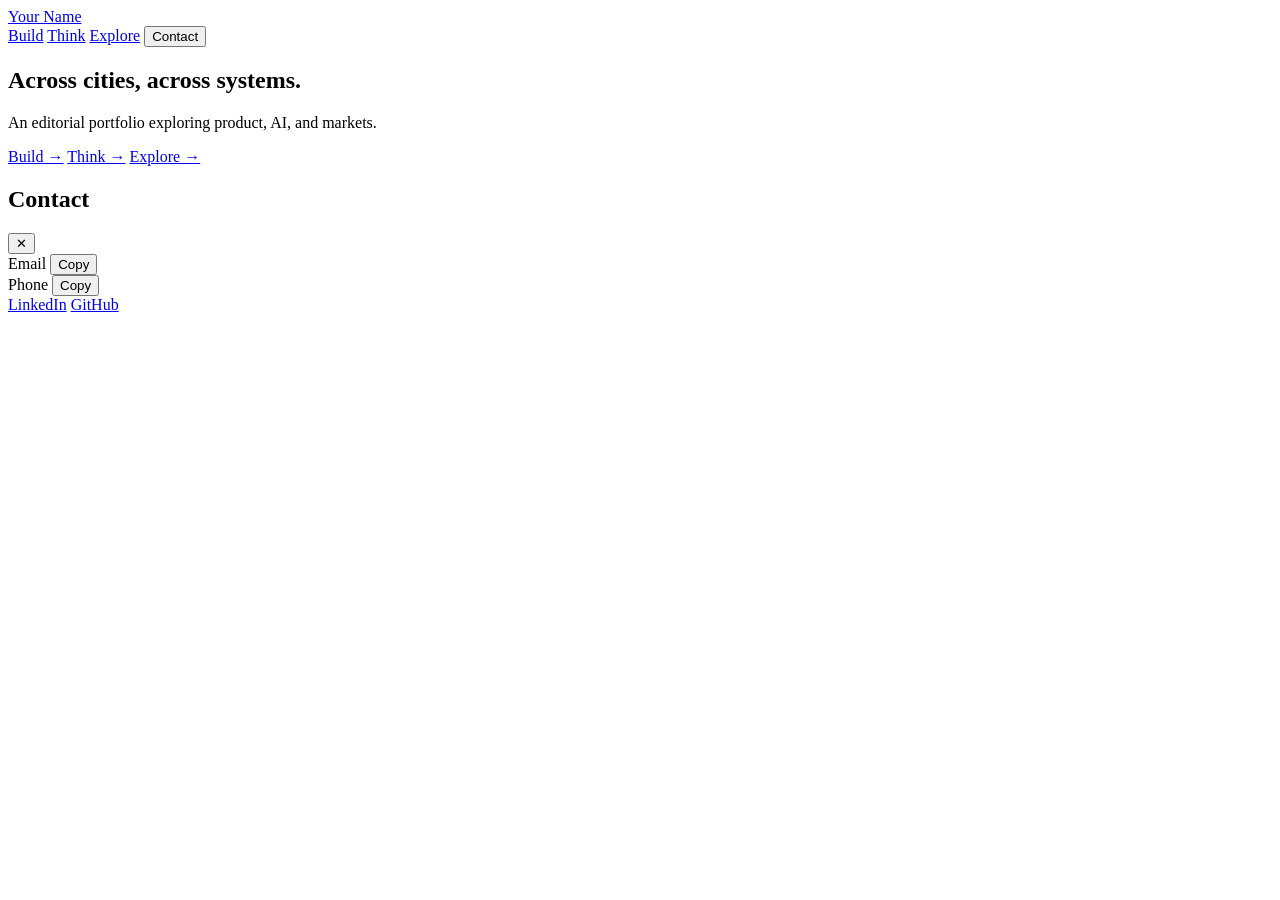
==== index.html @ 380fc6ea "Create index.html" ====
<!doctype html>
<html lang="en">
<head>
  <meta charset="utf-8" />
  <meta name="viewport" content="width=device-width, initial-scale=1" />
  <title>Your Name — Editorial Portfolio</title>
  <link rel="stylesheet" href="css/style.css" />
</head>
<body>
  <header class="nav">
    <a class="brand" href="index.html">Your Name</a>
    <nav class="links">
      <a href="build.html">Build</a>
      <a href="think.html">Think</a>
      <a href="explore.html">Explore</a>
      <button id="contactBtn" class="contact">Contact</button>
    </nav>
  </header>

  <main class="container">
    <section class="hero">
      <h1>Across cities, across systems.</h1>
      <p class="sub">An editorial portfolio exploring product, AI, and markets.</p>

      <div class="entry">
        <a class="tile" href="build.html">Build →</a>
        <a class="tile" href="think.html">Think →</a>
        <a class="tile" href="explore.html">Explore →</a>
      </div>
    </section>
  </main>

  <!-- Contact Modal -->
  <div id="modal" class="modal hidden" role="dialog" aria-modal="true">
    <div class="modal-card">
      <div class="modal-head">
        <h2>Contact</h2>
        <button id="closeBtn" class="close">✕</button>
      </div>
      <div class="modal-body">
        <div class="row">
          <span>Email</span>
          <button class="copy" data-copy="your@email.com">Copy</button>
        </div>
        <div class="row">
          <span>Phone</span>
          <button class="copy" data-copy="+1-xxx-xxx-xxxx">Copy</button>
        </div>
      </div>
      <div class="modal-foot">
        <a href="#" class="link">LinkedIn</a>
        <a href="#" class="link">GitHub</a>
      </div>
    </div>
  </div>

  <script src="js/main.js"></script>
</body>
</html>
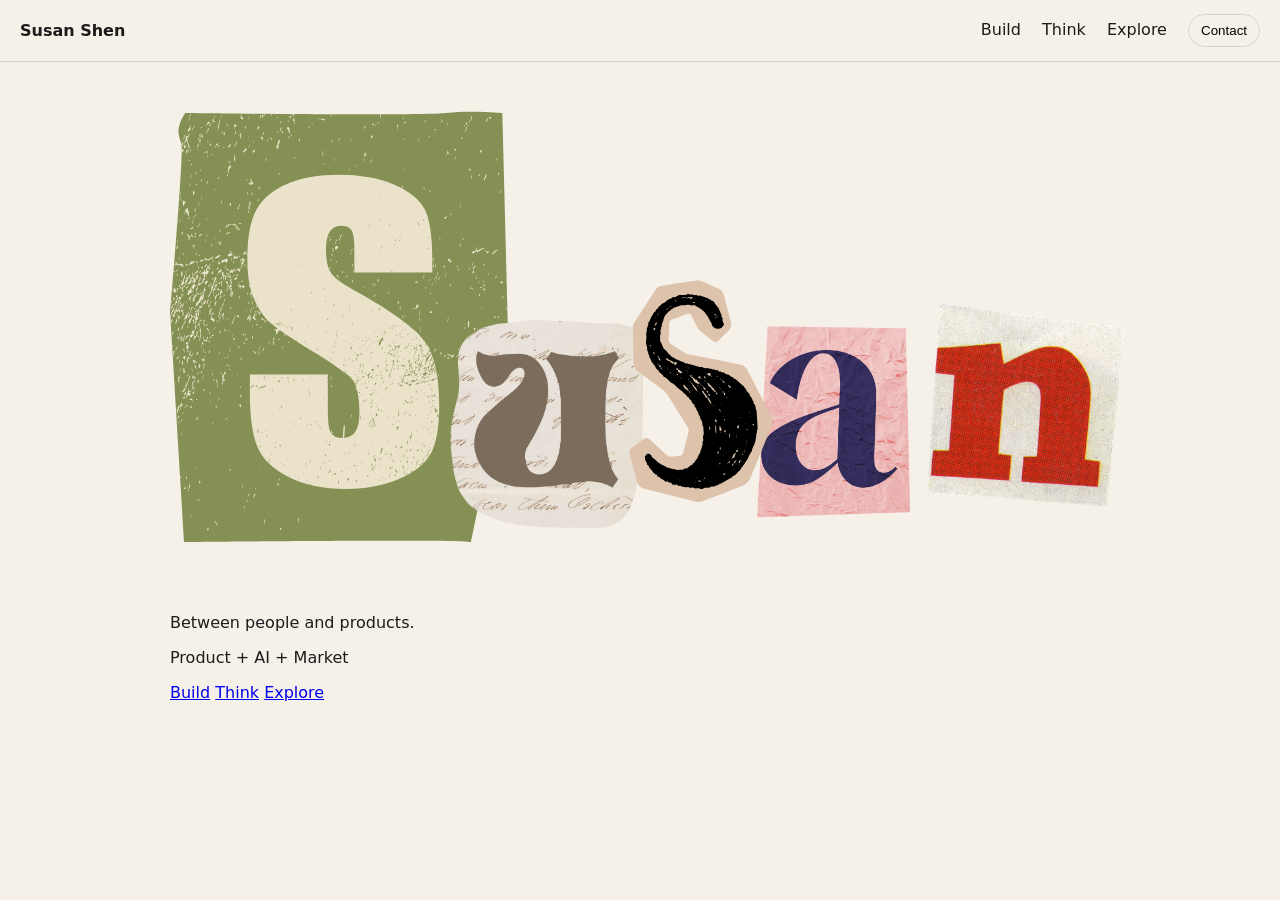
==== commit 02d4cb17: "Update index.html" ====
--- a/index.html
+++ b/index.html
@@ -3,12 +3,14 @@
 <head>
   <meta charset="utf-8" />
   <meta name="viewport" content="width=device-width, initial-scale=1" />
-  <title>Your Name — Editorial Portfolio</title>
+  <title>Susan Shen — Editorial Portfolio</title>
   <link rel="stylesheet" href="css/style.css" />
 </head>
-<body>
+
+<body class="page-home">
   <header class="nav">
-    <a class="brand" href="index.html">Your Name</a>
+    <a class="brand" href="index.html">Susan Shen</a>
+
     <nav class="links">
       <a href="build.html">Build</a>
       <a href="think.html">Think</a>
@@ -17,39 +19,51 @@
     </nav>
   </header>
 
-  <main class="container">
-    <section class="hero">
-      <h1>Across cities, across systems.</h1>
-      <p class="sub">An editorial portfolio exploring product, AI, and markets.</p>
+  <main class="container home">
+    <section class="home-grid">
+      <!-- Left: name collage + copy -->
+      <div class="home-left">
+        <img
+          class="name-art"
+          src="assets/images/susan-collage.png"
+          alt="Susan collage name"
+        />
 
-      <div class="entry">
-        <a class="tile" href="build.html">Build →</a>
-        <a class="tile" href="think.html">Think →</a>
-        <a class="tile" href="explore.html">Explore →</a>
+        <p class="home-tagline">Between people and products.</p>
+        <p class="home-focus">Product + AI + Market</p>
+      </div>
+
+      <!-- Right: big buttons -->
+      <div class="home-right">
+        <a class="home-cta" href="build.html">Build</a>
+        <a class="home-cta" href="think.html">Think</a>
+        <a class="home-cta" href="explore.html">Explore</a>
       </div>
     </section>
   </main>
 
-  <!-- Contact Modal -->
+  <!-- Contact Modal (keep) -->
   <div id="modal" class="modal hidden" role="dialog" aria-modal="true">
     <div class="modal-card">
       <div class="modal-head">
         <h2>Contact</h2>
-        <button id="closeBtn" class="close">✕</button>
+        <button id="closeBtn" class="close" aria-label="Close">✕</button>
       </div>
+
       <div class="modal-body">
         <div class="row">
           <span>Email</span>
-          <button class="copy" data-copy="your@email.com">Copy</button>
+          <button class="copy" data-copy="chengyus0321@gmail.com">Copy</button>
         </div>
         <div class="row">
           <span>Phone</span>
-          <button class="copy" data-copy="+1-xxx-xxx-xxxx">Copy</button>
+          <button class="copy" data-copy="+1-949-591-2385">Copy</button>
         </div>
       </div>
+
       <div class="modal-foot">
-        <a href="#" class="link">LinkedIn</a>
-        <a href="#" class="link">GitHub</a>
+        <a class="link" href="#" target="_blank" rel="noreferrer">LinkedIn</a>
+        <a class="link" href="#" target="_blank" rel="noreferrer">GitHub</a>
       </div>
     </div>
   </div>
--- a/css/style.css
+++ b/css/style.css
@@ -0,0 +1,54 @@
+:root{
+  --bg:#f6f1e8;
+  --text:#1b1b1b;
+  --muted:#6b6b6b;
+  --card:#fbf7f0;
+  --line:rgba(0,0,0,.12);
+}
+
+*{box-sizing:border-box}
+body{
+  margin:0;
+  font-family: ui-sans-serif, system-ui, -apple-system, Segoe UI, Roboto, Arial;
+  background: var(--bg);
+  color: var(--text);
+}
+.container{max-width:980px;margin:0 auto;padding:48px 20px}
+.nav{
+  position:sticky;top:0;
+  display:flex;justify-content:space-between;align-items:center;
+  padding:14px 20px;border-bottom:1px solid var(--line);
+  background:rgba(246,241,232,.85);backdrop-filter: blur(8px);
+}
+.brand{font-weight:600;text-decoration:none;color:var(--text)}
+.links a,.links button{margin-left:16px}
+.links a{text-decoration:none;color:var(--text)}
+.links a.active{text-decoration:underline}
+.contact{
+  border:1px solid var(--line);background:transparent;
+  padding:8px 12px;border-radius:999px;cursor:pointer;
+}
+.hero h1{font-size:42px;line-height:1.05;margin:40px 0 10px}
+.sub{color:var(--muted);max-width:60ch}
+
+.entry{display:flex;gap:12px;margin-top:18px;flex-wrap:wrap}
+.tile{
+  display:inline-block;padding:14px 16px;border:1px solid var(--line);
+  border-radius:14px;background:var(--card);text-decoration:none;color:var(--text);
+}
+
+.modal.hidden{display:none}
+.modal{
+  position:fixed;inset:0;background:rgba(0,0,0,.25);
+  display:flex;align-items:center;justify-content:center;padding:20px;
+}
+.modal-card{
+  width:min(520px, 100%);background:var(--card);
+  border:1px solid var(--line);border-radius:16px;padding:16px;
+}
+.modal-head{display:flex;justify-content:space-between;align-items:center}
+.close{border:none;background:transparent;font-size:18px;cursor:pointer}
+.row{display:flex;justify-content:space-between;align-items:center;padding:10px 0;border-bottom:1px solid var(--line)}
+.copy{border:1px solid var(--line);background:transparent;padding:8px 10px;border-radius:10px;cursor:pointer}
+.modal-foot{display:flex;gap:12px;padding-top:12px}
+.link{text-decoration:none;color:var(--text);border-bottom:1px solid var(--line)}
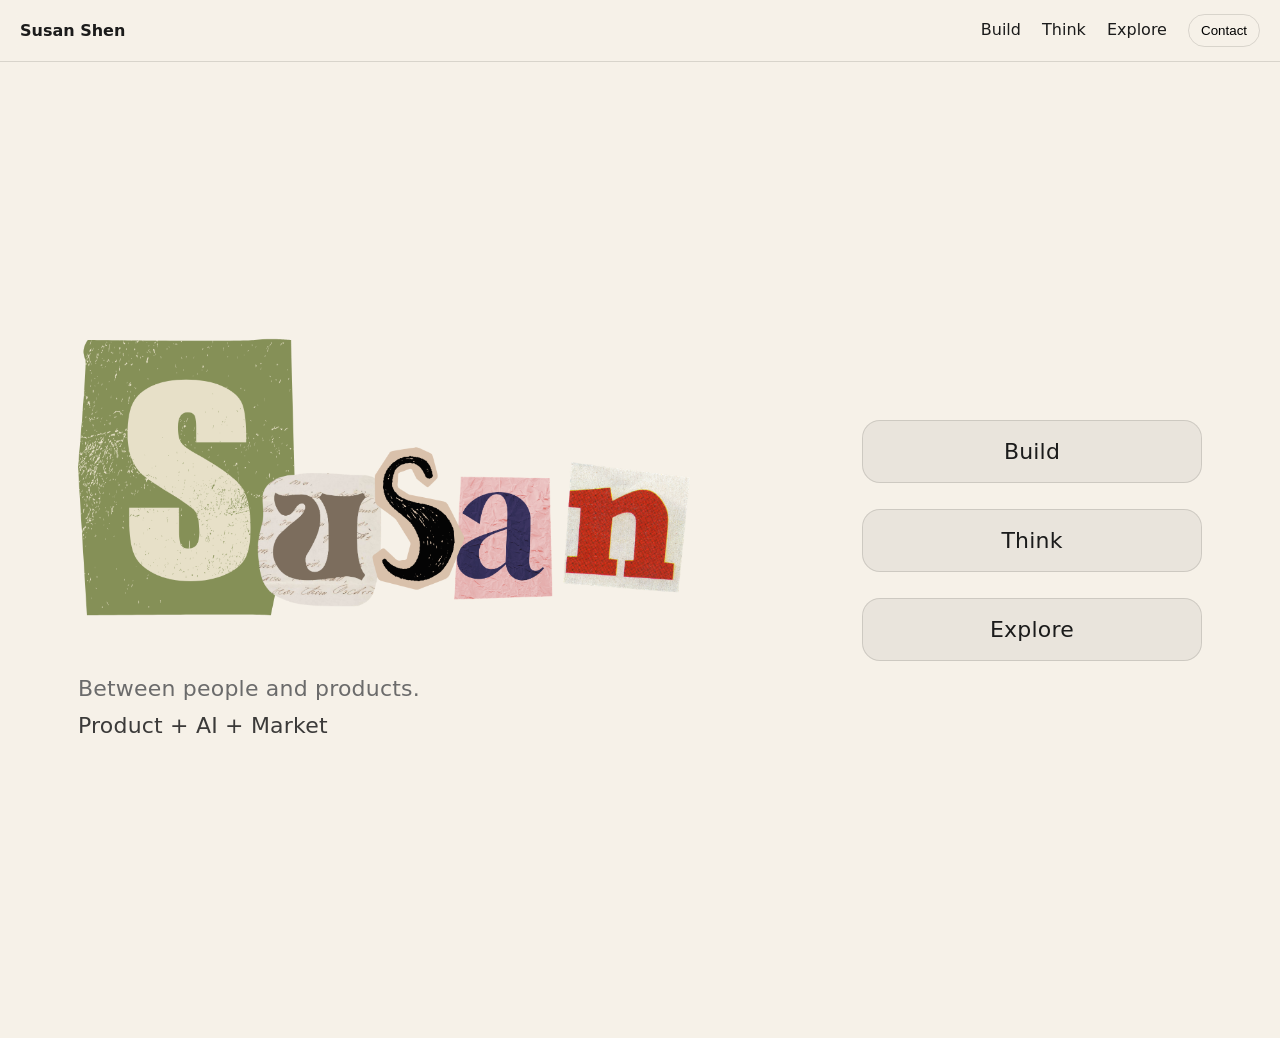
==== commit 4a0dbd69: "Update index.html" ====
--- a/index.html
+++ b/index.html
@@ -21,25 +21,19 @@
 
   <main class="container home">
     <section class="home-grid">
-      <!-- Left: name collage + copy -->
-      <div class="home-left">
-        <img
-          class="name-art"
-          src="assets/images/susan-collage.png"
-          alt="Susan collage name"
-        />
+  <div class="home-left">
+    <img class="name-art" src="assets/images/susan-collage.png" alt="Susan collage name" />
 
-        <p class="home-tagline">Between people and products.</p>
-        <p class="home-focus">Product + AI + Market</p>
-      </div>
+    <p class="home-tagline">Between people and products.</p>
+    <p class="home-focus">Product + AI + Market</p>
+  </div>
 
-      <!-- Right: big buttons -->
-      <div class="home-right">
-        <a class="home-cta" href="build.html">Build</a>
-        <a class="home-cta" href="think.html">Think</a>
-        <a class="home-cta" href="explore.html">Explore</a>
-      </div>
-    </section>
+  <div class="home-right">
+    <a class="home-cta" href="build.html">Build</a>
+    <a class="home-cta" href="think.html">Think</a>
+    <a class="home-cta" href="explore.html">Explore</a>
+  </div>
+</section>
   </main>
 
   <!-- Contact Modal (keep) -->
--- a/css/style.css
+++ b/css/style.css
@@ -52,3 +52,102 @@
 .copy{border:1px solid var(--line);background:transparent;padding:8px 10px;border-radius:10px;cursor:pointer}
 .modal-foot{display:flex;gap:12px;padding-top:12px}
 .link{text-decoration:none;color:var(--text);border-bottom:1px solid var(--line)}
+
+/* ---------- Home layout ---------- */
+.page-home .container.home{
+  max-width: 1180px;
+  padding: 70px 28px 90px;
+}
+
+/* 两列布局：左内容 + 右按钮 */
+.home-grid{
+  display: grid;
+  grid-template-columns: 1.25fr 0.75fr;
+  gap: 60px;
+  align-items: center;
+  min-height: calc(100vh - 84px); /* 扣掉顶部导航高度，确保首屏舒服 */
+}
+
+/* 左侧：拼贴与文案 */
+.home-left{
+  display: flex;
+  flex-direction: column;
+  align-items: flex-start;
+}
+
+.name-art{
+  width: min(680px, 92%);
+  height: auto;
+  display: block;
+  margin: 0 0 18px 0;
+
+  /* 让拼贴更“融入纸面”，减贴纸感（可删） */
+  filter: contrast(0.97) saturate(0.96);
+}
+
+.home-tagline{
+  margin: 8px 0 6px;
+  color: var(--muted);
+  font-size: 22px;
+  line-height: 1.4;
+  letter-spacing: 0.2px;
+}
+
+.home-focus{
+  margin: 0;
+  color: var(--text);
+  font-size: 22px;
+  line-height: 1.4;
+  letter-spacing: 0.2px;
+  opacity: 0.85;
+}
+
+/* 右侧：大按钮 */
+.home-right{
+  display: flex;
+  flex-direction: column;
+  gap: 26px;
+  align-items: flex-end;
+}
+
+.home-cta{
+  width: min(340px, 86%);
+  text-align: center;
+  padding: 18px 18px;
+  border-radius: 18px;
+  border: 1px solid var(--line);
+  background: rgba(0,0,0,0.05);
+  text-decoration: none;
+  color: var(--text);
+  font-size: 22px;
+  letter-spacing: 0.2px;
+  transition: transform 120ms ease, background 120ms ease;
+}
+
+.home-cta:hover{
+  transform: translateY(-2px);
+  background: rgba(0,0,0,0.075);
+}
+
+/* 响应式：手机变成上下布局 */
+@media (max-width: 900px){
+  .home-grid{
+    grid-template-columns: 1fr;
+    gap: 36px;
+    align-items: start;
+    min-height: unset;
+  }
+
+  .home-right{
+    align-items: flex-start;
+  }
+
+  .home-cta{
+    width: 100%;
+  }
+
+  .home-tagline,
+  .home-focus{
+    font-size: 18px;
+  }
+}
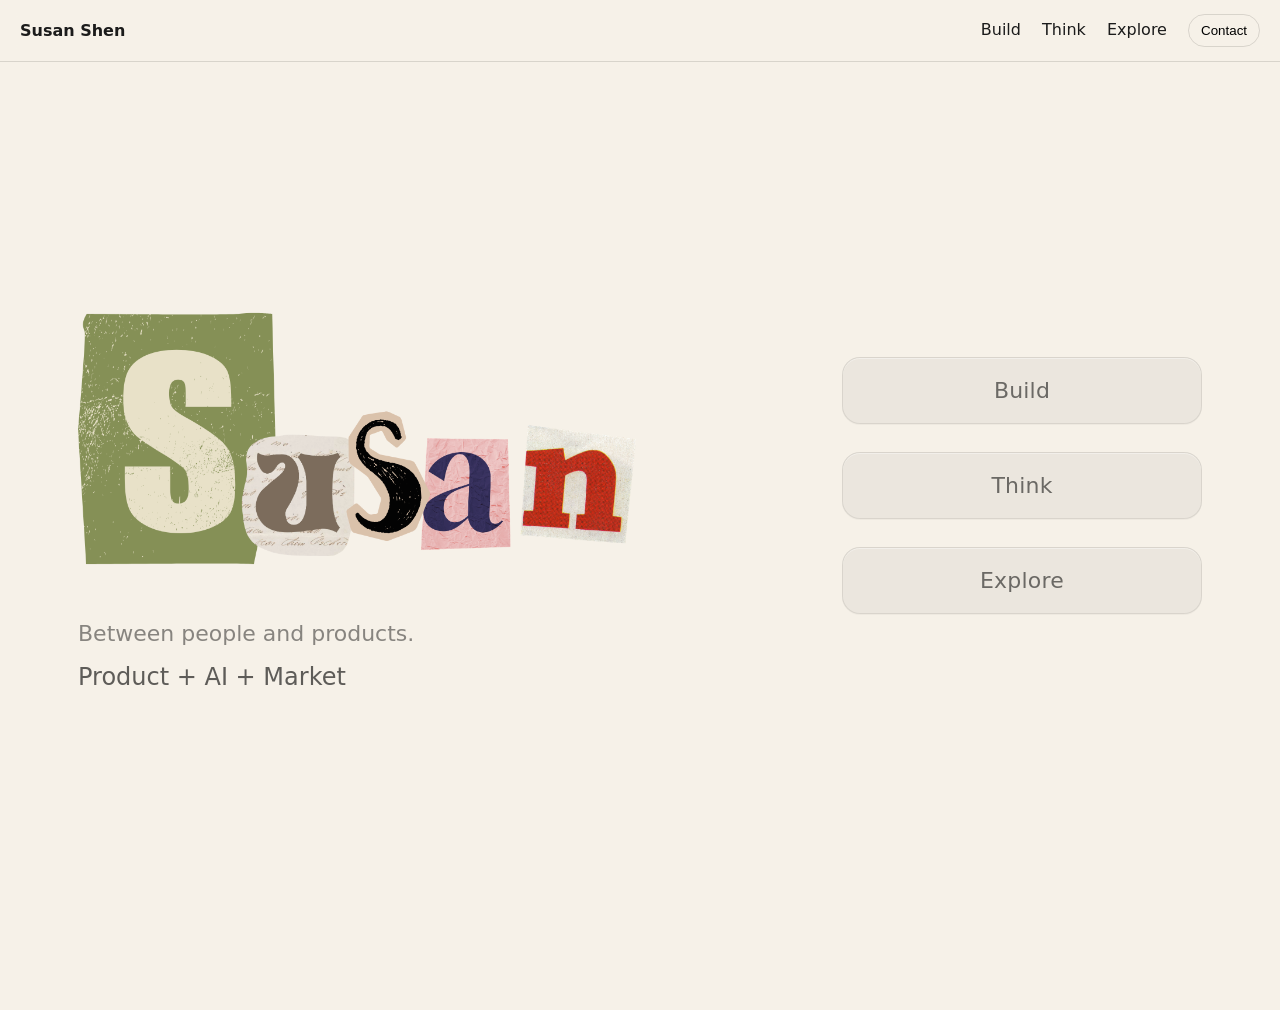
==== commit 618c7f0e: "Update index.html to use libre baskerville" ====
--- a/index.html
+++ b/index.html
@@ -5,6 +5,9 @@
   <meta name="viewport" content="width=device-width, initial-scale=1" />
   <title>Susan Shen — Editorial Portfolio</title>
   <link rel="stylesheet" href="css/style.css" />
+  <link rel="preconnect" href="https://fonts.googleapis.com">
+<link rel="preconnect" href="https://fonts.gstatic.com" crossorigin>
+<link href="https://fonts.googleapis.com/css2?family=Libre+Baskerville:wght@400;700&display=swap" rel="stylesheet">
 </head>
 
 <body class="page-home">
--- a/css/style.css
+++ b/css/style.css
@@ -53,101 +53,114 @@
 .modal-foot{display:flex;gap:12px;padding-top:12px}
 .link{text-decoration:none;color:var(--text);border-bottom:1px solid var(--line)}
 
-/* ---------- Home layout ---------- */
+/* ---------- Home layout (v2: match figma) ---------- */
 .page-home .container.home{
   max-width: 1180px;
-  padding: 70px 28px 90px;
+  padding: 48px 28px 70px;
 }
 
-/* 两列布局：左内容 + 右按钮 */
 .home-grid{
   display: grid;
-  grid-template-columns: 1.25fr 0.75fr;
-  gap: 60px;
+  grid-template-columns: 1.15fr 0.85fr;
+  gap: 70px;
   align-items: center;
-  min-height: calc(100vh - 84px); /* 扣掉顶部导航高度，确保首屏舒服 */
+  min-height: calc(100vh - 70px);
 }
 
-/* 左侧：拼贴与文案 */
+/* Left */
 .home-left{
   display: flex;
   flex-direction: column;
   align-items: flex-start;
+   transform: translateY(-22px);
 }
 
+/* PNG: smaller + left aligned (match fig2) */
 .name-art{
-  width: min(680px, 92%);
+  width: min(560px, 92%); /* 关键：缩小到接近图2的比例 */
   height: auto;
   display: block;
   margin: 0 0 18px 0;
 
-  /* 让拼贴更“融入纸面”，减贴纸感（可删） */
-  filter: contrast(0.97) saturate(0.96);
+  /* 轻微融入纸面：可保留 */
+  filter: contrast(0.98) saturate(0.97);
 }
 
 .home-tagline{
-  margin: 8px 0 6px;
-  color: var(--muted);
+  margin: 6px 0 10px;
   font-size: 22px;
-  line-height: 1.4;
-  letter-spacing: 0.2px;
+  line-height: 1.45;
+  color: rgba(0,0,0,0.45);
 }
 
 .home-focus{
   margin: 0;
-  color: var(--text);
-  font-size: 22px;
-  line-height: 1.4;
-  letter-spacing: 0.2px;
-  opacity: 0.85;
+  font-size: 24px;
+  line-height: 1.45;
+  color: rgba(0,0,0,0.62);
 }
 
-/* 右侧：大按钮 */
+/* Right: paper buttons */
 .home-right{
   display: flex;
   flex-direction: column;
-  gap: 26px;
+  gap: 28px;
+
+  /* 让按钮块在右侧居中偏上（更像图2） */
+  justify-content: center;
   align-items: flex-end;
+  transform: translateY(-40px);
 }
 
 .home-cta{
-  width: min(340px, 86%);
+  width: min(360px, 88%);
+  padding: 20px 18px;
   text-align: center;
-  padding: 18px 18px;
+  text-decoration: none;
+
+  /* 纸张按钮：浅底 + 柔边 + 很轻的阴影 */
+  background: rgba(0,0,0,0.045);
+  border: 1px solid rgba(0,0,0,0.08);
   border-radius: 18px;
-  border: 1px solid var(--line);
-  background: rgba(0,0,0,0.05);
-  text-decoration: none;
-  color: var(--text);
+
+  color: rgba(0,0,0,0.55);
   font-size: 22px;
   letter-spacing: 0.2px;
-  transition: transform 120ms ease, background 120ms ease;
+
+  box-shadow:
+    0 1px 0 rgba(0,0,0,0.03),
+    inset 0 1px 0 rgba(255,255,255,0.35);
+
+  transition: transform 140ms ease, background 140ms ease, border-color 140ms ease;
 }
 
 .home-cta:hover{
   transform: translateY(-2px);
-  background: rgba(0,0,0,0.075);
+  background: rgba(0,0,0,0.06);
+  border-color: rgba(0,0,0,0.10);
 }
 
-/* 响应式：手机变成上下布局 */
+/* Responsive */
 @media (max-width: 900px){
   .home-grid{
     grid-template-columns: 1fr;
-    gap: 36px;
-    align-items: start;
+    gap: 34px;
     min-height: unset;
   }
 
   .home-right{
     align-items: flex-start;
+    transform: none;
   }
 
   .home-cta{
     width: 100%;
   }
 
-  .home-tagline,
-  .home-focus{
-    font-size: 18px;
+  .name-art{
+    width: min(520px, 100%);
   }
+
+  .home-tagline{ font-size: 18px; }
+  .home-focus{ font-size: 20px; }
 }
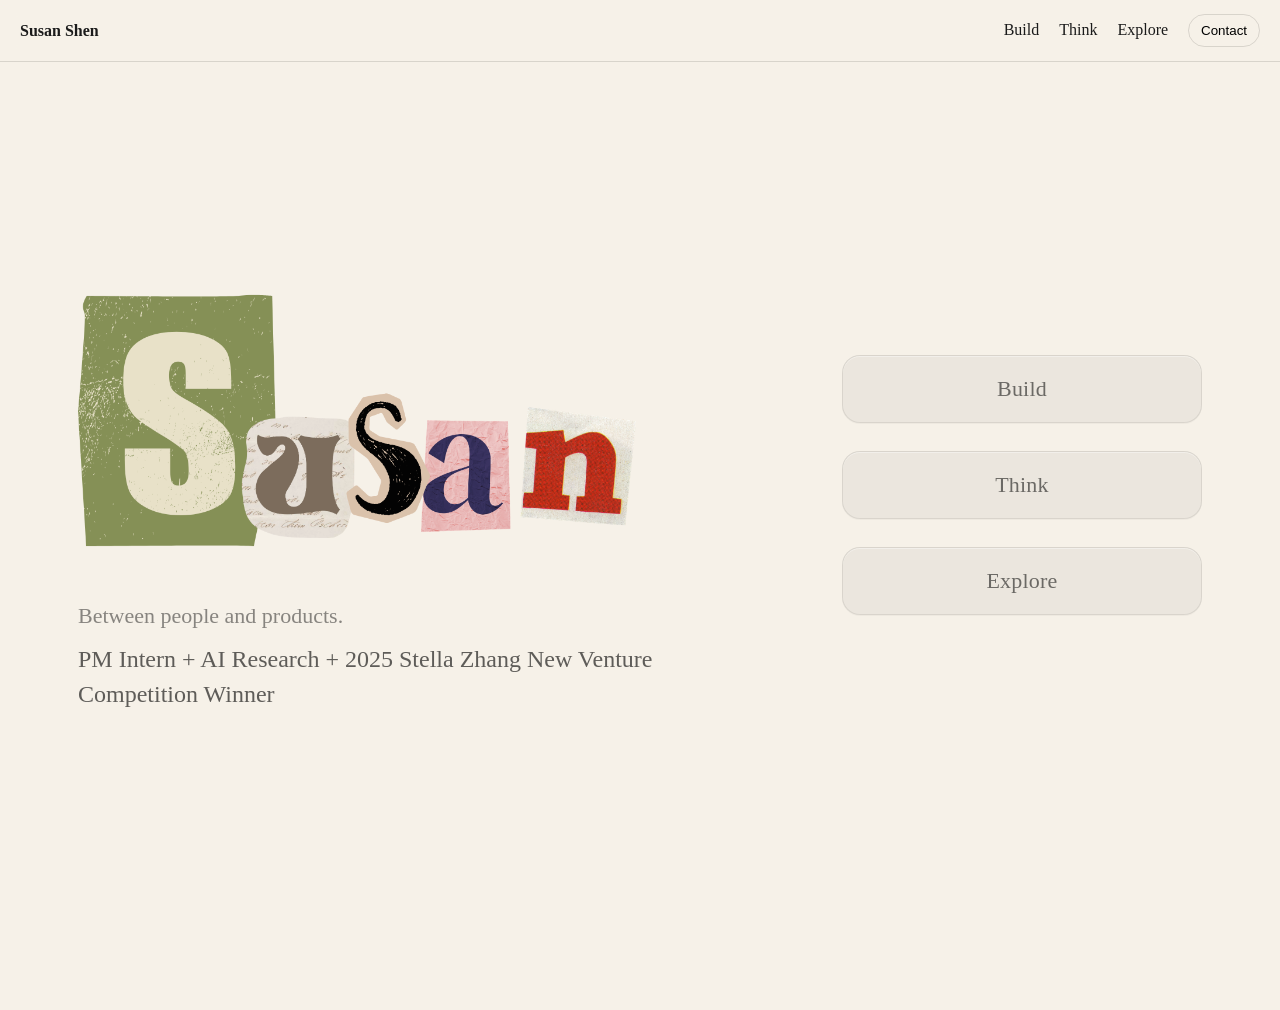
==== commit 84c1dfc0: "Update index.html" ====
--- a/index.html
+++ b/index.html
@@ -28,7 +28,7 @@
     <img class="name-art" src="assets/images/susan-collage.png" alt="Susan collage name" />
 
     <p class="home-tagline">Between people and products.</p>
-    <p class="home-focus">Product + AI + Market</p>
+    <p class="home-focus">PM Intern + AI Research + 2025 Stella Zhang New Venture Competition Winner</p>
   </div>
 
   <div class="home-right">
--- a/css/style.css
+++ b/css/style.css
@@ -9,7 +9,7 @@
 *{box-sizing:border-box}
 body{
   margin:0;
-  font-family: ui-sans-serif, system-ui, -apple-system, Segoe UI, Roboto, Arial;
+  font-family: "Libre Baskerville",serif;
   background: var(--bg);
   color: var(--text);
 }
@@ -164,3 +164,13 @@
   .home-tagline{ font-size: 18px; }
   .home-focus{ font-size: 20px; }
 }
+
+.page-home,
+.page-home .nav,
+.page-home .links a,
+.page-home .brand,
+.page-home .home-tagline,
+.page-home .home-focus,
+.page-home .home-cta {
+  font-family: "Libre Baskerville", serif;
+}
